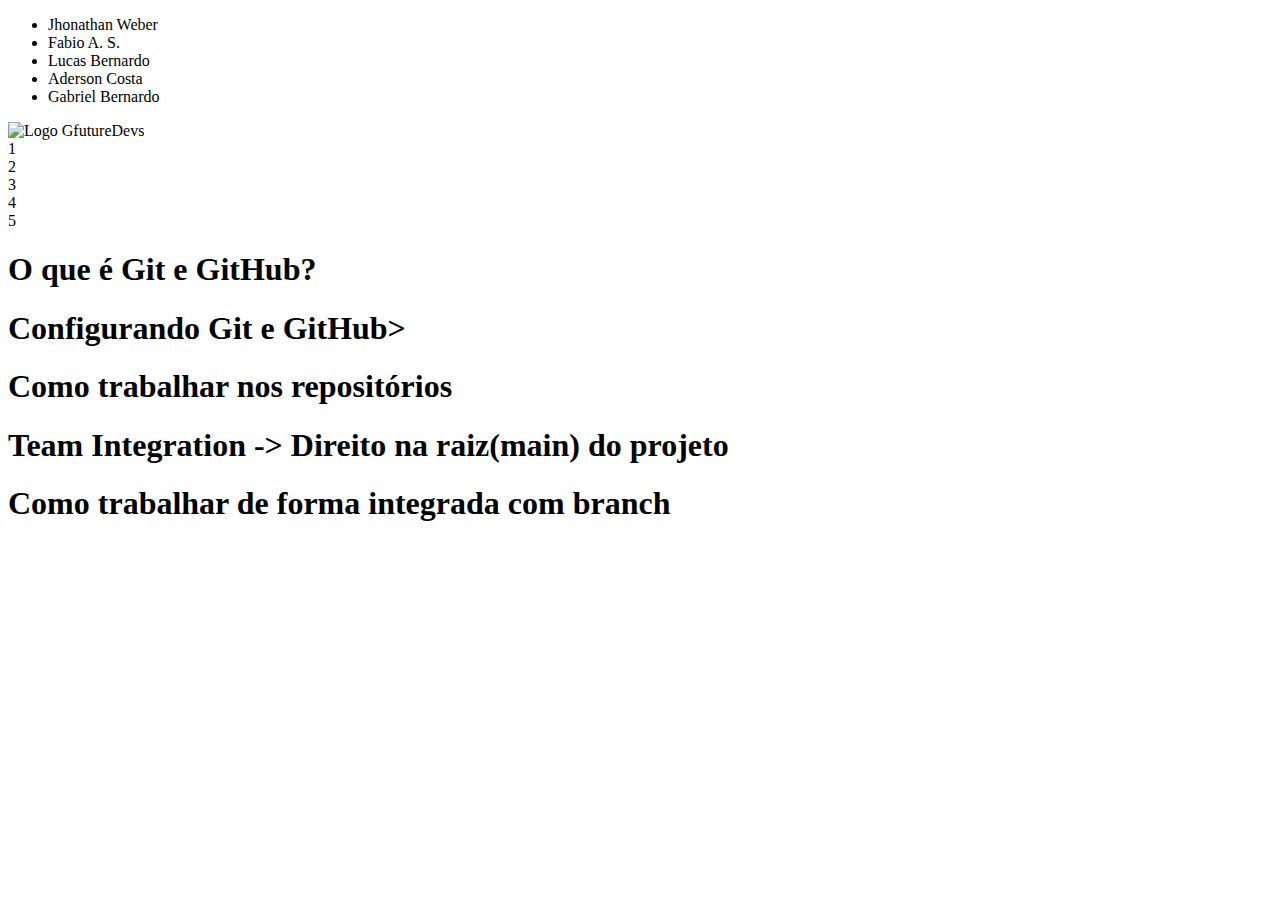
==== public/index.html @ 9b9c431a "v1" ====
<!DOCTYPE html>
<html lang="en">
  <head>
    <meta charset="UTF-8" />
    <meta http-equiv="X-UA-Compatible" content="IE=edge" />
    <meta name="viewport" content="width=device-width, initial-scale=1.0" />
    <link rel="stylesheet" href="/css/style.css" />
    <title>Checkponte 1</title>
  </head>
  <body>
    <header>
      <ul>
        <li>Jhonathan Weber</li>
        <li>Fabio A. S.</li>
        <li>Lucas Bernardo</li>
        <li>Aderson Costa</li>
        <li>Gabriel Bernardo</li>
      </ul>
      <div>
          <img src="/img/logo4-512px.png" alt="Logo GfutureDevs">
      </div>
    </header>
    <main>
      <aside>
        <div class="circle">1</div>
        <div class="circle">2</div>
        <div class="circle">3</div>
        <div class="circle">4</div>
        <div class="circle">5</div>
      </aside>
      <article>
        <section>
          <h1>O que é <strong>Git e GitHub?</strong></h1>
        </section>
        <section>
          <h1>Configurando <strong>Git e GitHub</strong>></h1>
        </section>
        <section>
          <h1>Como trabalhar nos repositórios</h1>
        </section>
        <section>
          <h1>Team Integration -> Direito na raiz(main) do projeto</h1>
        </section>
        <section>
          <h1>Como trabalhar de forma integrada com <strong>branch</strong></h1>
        </section>
      </article>
    </main>
  </body>
</html>
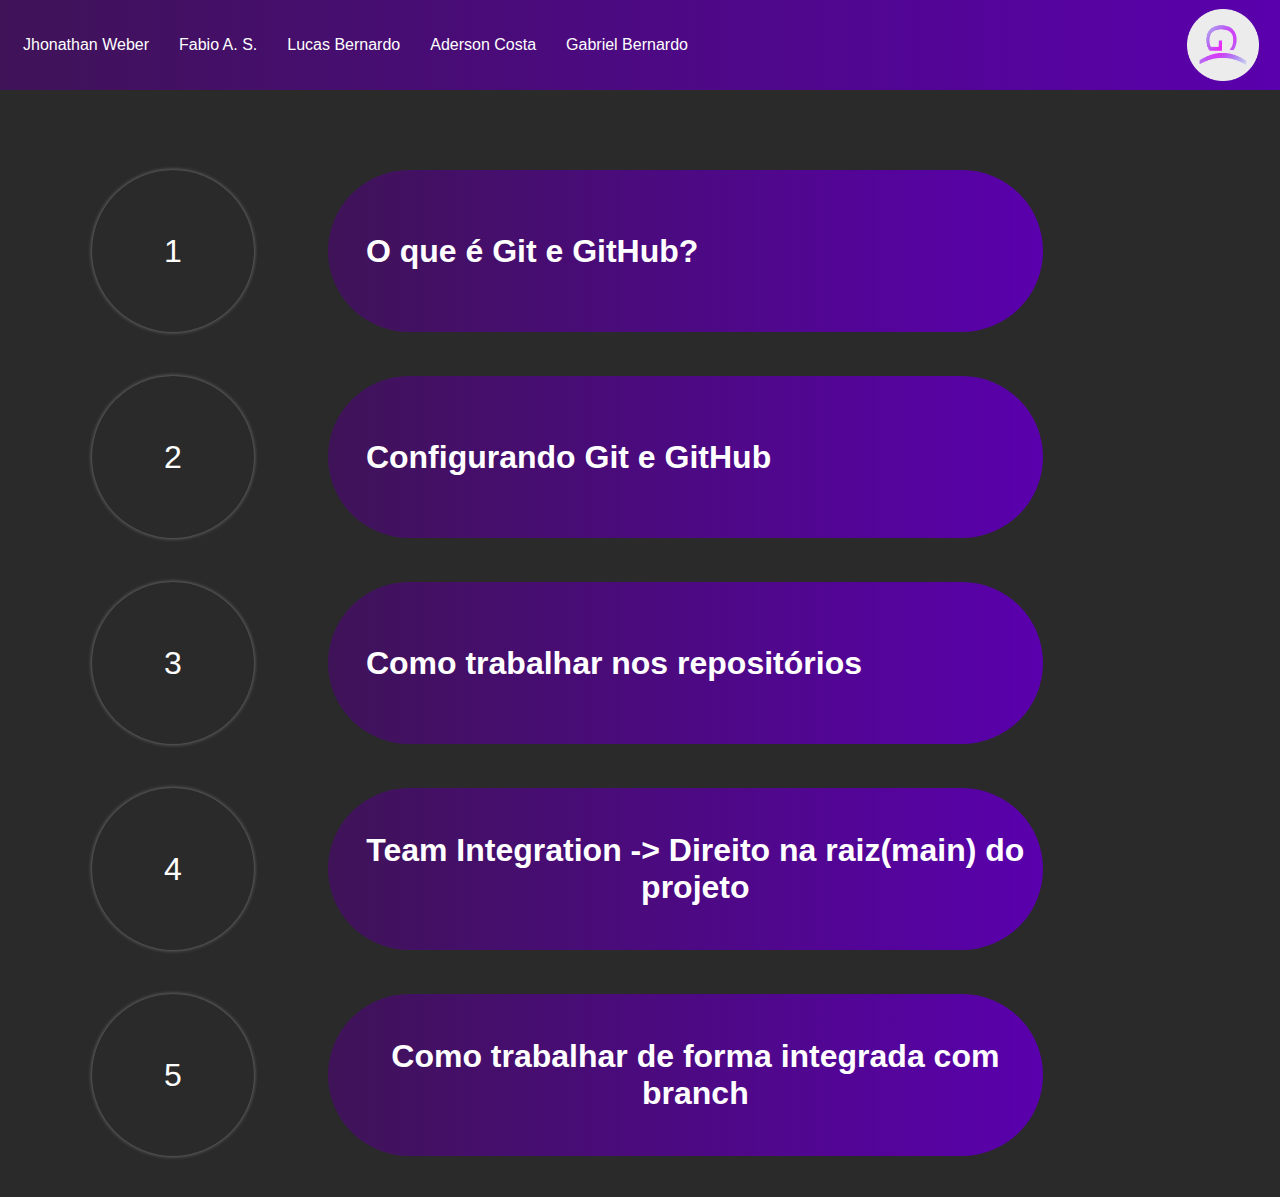
==== commit cb013a87: "v2" ====
--- a/public/index.html
+++ b/public/index.html
@@ -4,7 +4,7 @@
     <meta charset="UTF-8" />
     <meta http-equiv="X-UA-Compatible" content="IE=edge" />
     <meta name="viewport" content="width=device-width, initial-scale=1.0" />
-    <link rel="stylesheet" href="/css/style.css" />
+    <link rel="stylesheet" href="css/style.css" />
     <title>Checkponte 1</title>
   </head>
   <body>
@@ -17,7 +17,7 @@
         <li>Gabriel Bernardo</li>
       </ul>
       <div>
-          <img src="/img/logo4-512px.png" alt="Logo GfutureDevs">
+        <img src="img/logo4-512px.png" alt="Logo GfutureDevs" />
       </div>
     </header>
     <main>
@@ -29,21 +29,21 @@
         <div class="circle">5</div>
       </aside>
       <article>
-        <section>
+        <a href="http://" target="_blank">
           <h1>O que é <strong>Git e GitHub?</strong></h1>
-        </section>
-        <section>
-          <h1>Configurando <strong>Git e GitHub</strong>></h1>
-        </section>
-        <section>
+        </a>
+        <a href="http://" target="_blank">
+          <h1>Configurando <strong>Git e GitHub</strong></h1>
+        </a>
+        <a href="http://" target="_blank">
           <h1>Como trabalhar nos repositórios</h1>
-        </section>
-        <section>
+        </a>
+        <a href="http://" target="_blank">
           <h1>Team Integration -> Direito na raiz(main) do projeto</h1>
-        </section>
-        <section>
+        </a>
+        <a href="http://" target="_blank">
           <h1>Como trabalhar de forma integrada com <strong>branch</strong></h1>
-        </section>
+        </a>
       </article>
     </main>
   </body>
--- a/public/css/style.css
+++ b/public/css/style.css
@@ -0,0 +1,139 @@
+* {
+  box-sizing: border-box;
+  margin: 0;
+  padding: 0;
+  scroll-behavior: smooth;
+  text-align: center;
+  color: white;
+  font-family: Arial, Helvetica, sans-serif;
+}
+
+body {
+  background-color: rgb(39, 39, 39);
+  width: 100%;
+  display: grid;
+  grid-template-areas:
+    "h h h"
+    "m m m";
+}
+
+header {
+  grid-area: h;
+  background: linear-gradient(90deg, #3f1358 0%, rgb(90, 0, 173) 100%);
+
+  height: 10vh;
+  min-height: 60px;
+  padding: 8px;
+  display: flex;
+  align-items: center;
+  justify-content: space-between;
+}
+
+header > ul {
+  list-style: none;
+  display: flex;
+  flex-direction: row;
+}
+
+header > ul > li {
+  margin: 10px;
+  padding: 5px;
+}
+
+header > div {
+  width: 8vh;
+  margin-right: 1vw;
+  display: flex;
+  align-items: center;
+}
+
+header > div > img {
+  width: 100%;
+}
+
+main {
+  grid-area: m;
+  display: grid;
+  grid-template-areas: "a ac ac";
+  background-color: rgb(42, 42, 42);
+  padding: 3%;
+}
+
+aside {
+  grid-area: a;
+  /* background-color: red; */
+  height: 100%;
+  margin: 20px;
+  display: flex;
+  flex-direction: column;
+  align-items: center;
+  justify-content: space-around;
+}
+
+aside > div {
+  display: flex;
+  align-items: center;
+  justify-content: center;
+  margin: 2vh;
+  font-size: xx-large;
+}
+
+article {
+  grid-area: ac;
+  margin: 20px;
+  height: 100%;
+  display: flex;
+  flex-direction: column;
+  align-items: start;
+  justify-content: space-around;
+}
+
+a:link,
+a:hover,
+a:focus,
+a:visited,
+a:active {
+    text-decoration: none;
+    border-radius: 120px;
+    padding: 2vh;
+    padding-left: 3vw;
+    width: 80%;
+    height: 18vh;
+    display: flex;
+    background: linear-gradient(90deg, #3f1358 0%, rgb(90, 0, 173) 100%);
+    /* background-color: red; */
+    align-items: center;
+    font-size: 1rem;
+}
+
+
+  /* article > a > section {
+    border-radius: 120px;
+    padding: 2vh;
+    padding-left: 10vh;
+    width: 80%;
+    height: 18vh;
+    display: flex;
+    background: linear-gradient(90deg, #3f1358 0%, rgb(90, 0, 173) 100%);
+     background-color: red;
+    align-items: center;
+    font-size: larger;
+  } */
+
+
+/* footer {
+  grid-area: f;
+  background-color: aqua;
+  height: 8vh;
+  min-height: 40px;
+  padding: 8px;
+} */
+
+/* classes especiais */
+
+.circle {
+  width: 18vh;
+  height: 18vh;
+  border-radius: 100%;
+  box-shadow: 0px 0px 4px rgba(255, 255, 255, 0.4);
+}
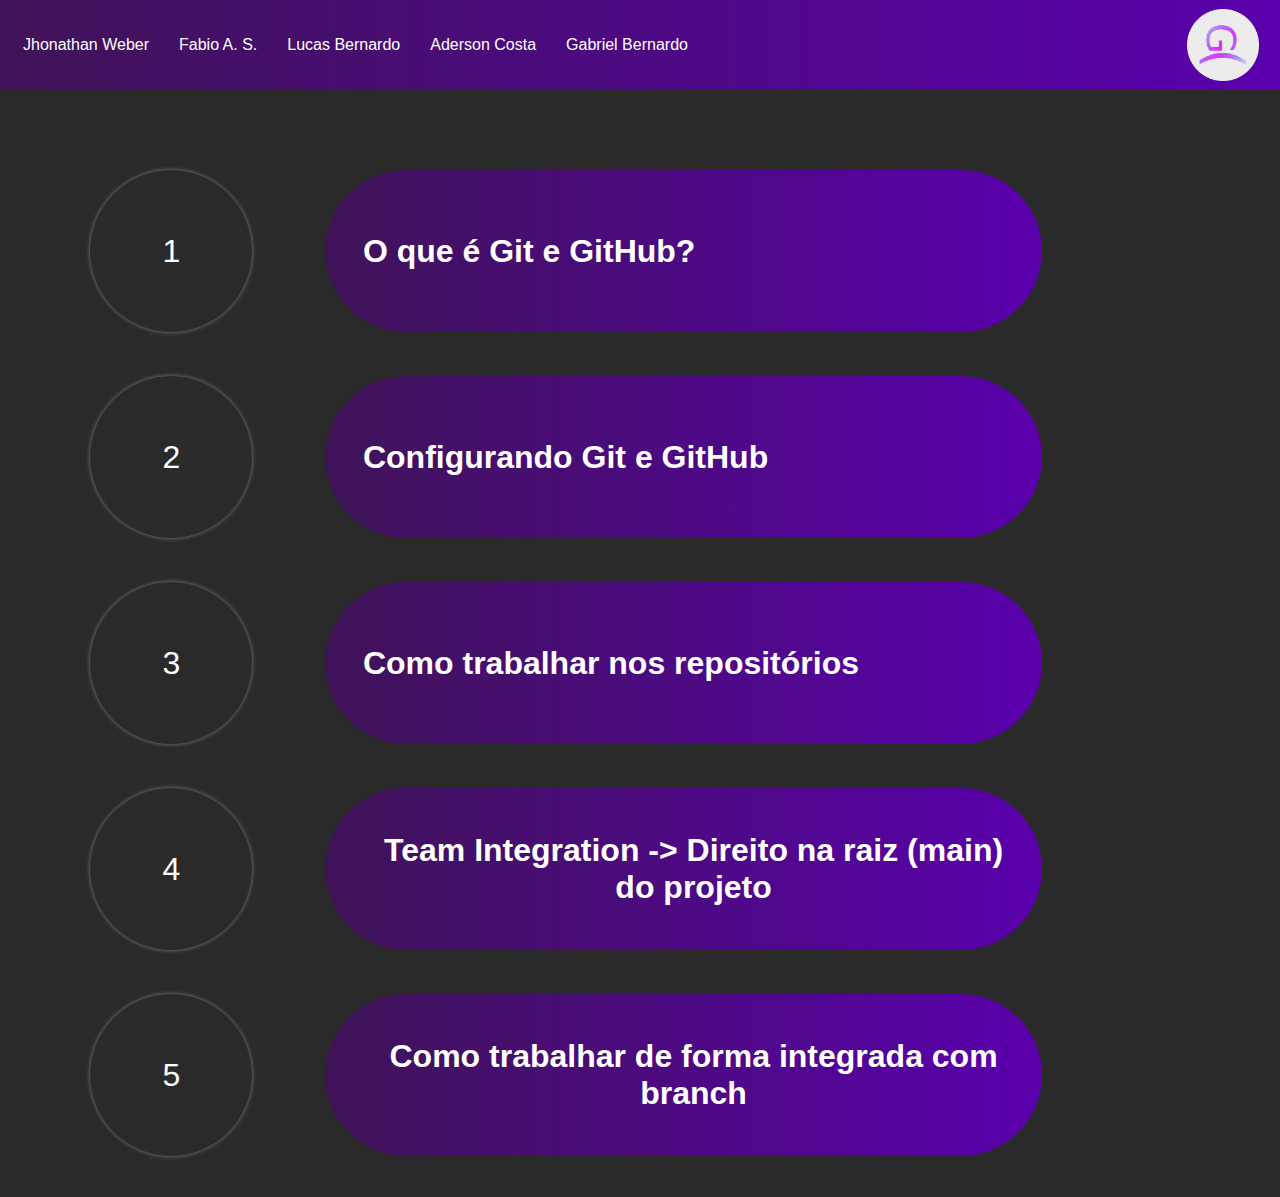
==== commit bdfa5396: "v5 - conteúdos dos tópicos" ====
--- a/public/index.html
+++ b/public/index.html
@@ -5,7 +5,7 @@
     <meta http-equiv="X-UA-Compatible" content="IE=edge" />
     <meta name="viewport" content="width=device-width, initial-scale=1.0" />
     <link rel="stylesheet" href="css/style.css" />
-    <title>Checkponte 1</title>
+    <title>Checkpoint 1</title>
   </head>
   <body>
     <header>
@@ -29,19 +29,19 @@
         <div class="circle">5</div>
       </aside>
       <article>
-        <a href="http://" target="_blank">
+        <a href="one.html" target="_blank">
           <h1>O que é <strong>Git e GitHub?</strong></h1>
         </a>
-        <a href="http://" target="_blank">
+        <a href="two.html" target="_blank">
           <h1>Configurando <strong>Git e GitHub</strong></h1>
         </a>
-        <a href="http://" target="_blank">
+        <a href="three.html" target="_blank">
           <h1>Como trabalhar nos repositórios</h1>
         </a>
-        <a href="http://" target="_blank">
-          <h1>Team Integration -> Direito na raiz(main) do projeto</h1>
+        <a href="four.html" target="_blank">
+          <h1>Team Integration -> Direito na raiz (main) do projeto</h1>
         </a>
-        <a href="http://" target="_blank">
+        <a href="five.html" target="_blank">
           <h1>Como trabalhar de forma integrada com <strong>branch</strong></h1>
         </a>
       </article>
--- a/public/css/style.css
+++ b/public/css/style.css
@@ -4,17 +4,17 @@
   padding: 0;
   scroll-behavior: smooth;
   text-align: center;
+  font-family: Arial, Helvetica, sans-serif;
   color: white;
-  font-family: Arial, Helvetica, sans-serif;
 }
 
 body {
-  background-color: rgb(39, 39, 39);
   width: 100%;
   display: grid;
   grid-template-areas:
     "h h h"
     "m m m";
+  background-color: rgb(39, 39, 39);
 }
 
 header {
@@ -93,41 +93,21 @@
 a:focus,
 a:visited,
 a:active {
-    text-decoration: none;
-    border-radius: 120px;
-    padding: 2vh;
-    padding-left: 3vw;
-    width: 80%;
-    height: 18vh;
-    display: flex;
-    background: linear-gradient(90deg, #3f1358 0%, rgb(90, 0, 173) 100%);
-    /* background-color: red; */
-    align-items: center;
-    font-size: 1rem;
+  text-decoration: none;
+  border-radius: 120px;
+  padding: 2vh;
+  padding-left: 3vw;
+  width: 80%;
+  height: 18vh;
+  display: flex;
+  background: linear-gradient(90deg, #3f1358 0%, rgb(90, 0, 173) 100%);
+  /* background-color: red; */
+  align-items: center;
+  font-size: 1rem;
 }
 
 
-  /* article > a > section {
-    border-radius: 120px;
-    padding: 2vh;
-    padding-left: 10vh;
-    width: 80%;
-    height: 18vh;
-    display: flex;
-    background: linear-gradient(90deg, #3f1358 0%, rgb(90, 0, 173) 100%);
-     background-color: red;
-    align-items: center;
-    font-size: larger;
-  } */
 
-
-/* footer {
-  grid-area: f;
-  background-color: aqua;
-  height: 8vh;
-  min-height: 40px;
-  padding: 8px;
-} */
 
 /* classes especiais */
 
